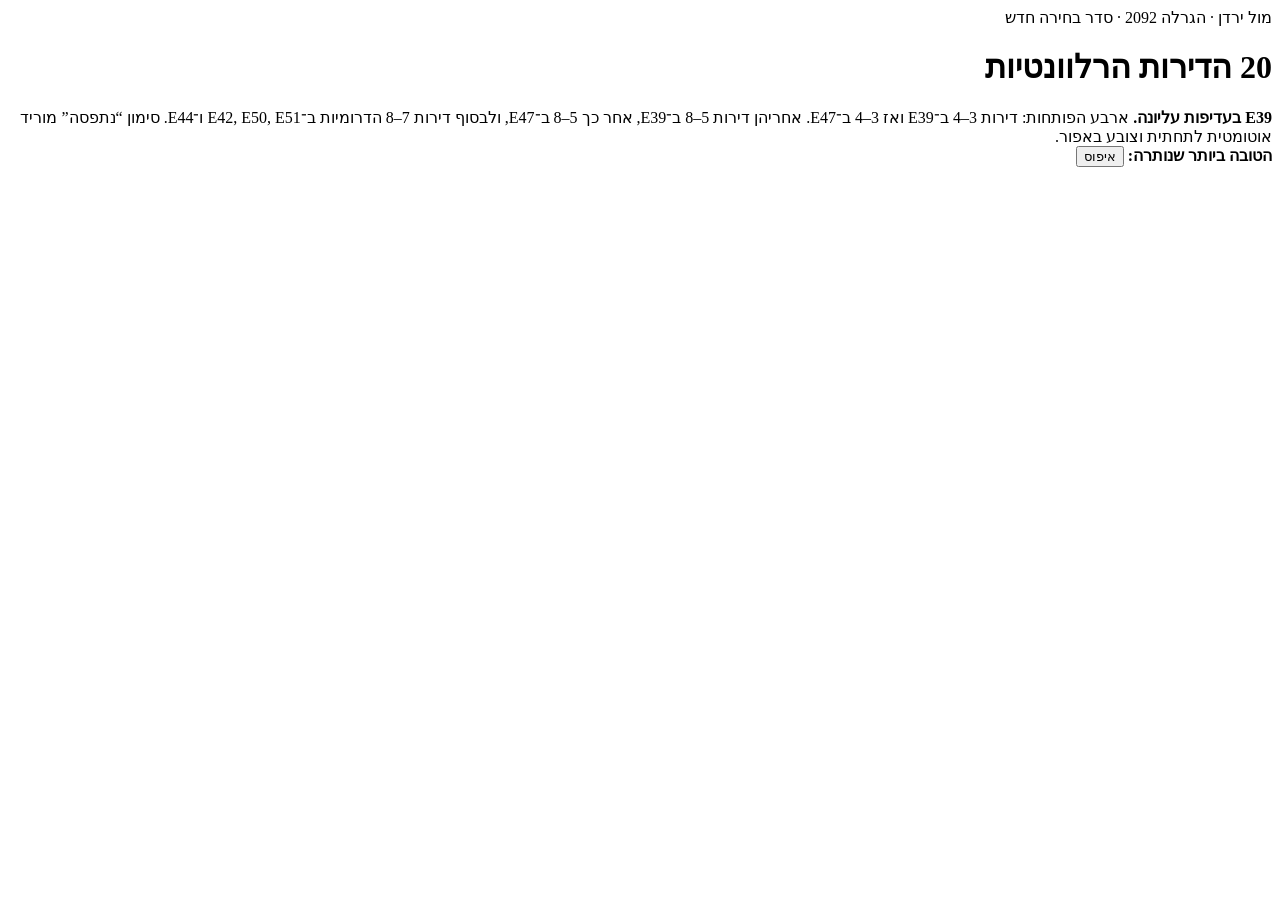
==== public/mol-hayarden/index.html @ 6cf4c8f4 "Publish permanent public Mol Hayarden site shell" ====
<!doctype html><html lang="he" dir="rtl"><head><meta charset="utf-8"><meta name="viewport" content="width=device-width,initial-scale=1,viewport-fit=cover"><title>מול ירדן · סדר בחירה</title><link rel="stylesheet" href="style.css"></head><body><header><div class="w"><div>מול ירדן · הגרלה 2092 · סדר בחירה חדש</div><h1>20 הדירות הרלוונטיות</h1><div class="lead"><b>E39 בעדיפות עליונה.</b> ארבע הפותחות: דירות 3–4 ב־E39 ואז 3–4 ב־E47. אחריהן דירות 5–8 ב־E39, אחר כך 5–8 ב־E47, ולבסוף דירות 7–8 הדרומיות ב־E42, E50, E51 ו־E44. סימון “נתפסה” מוריד אוטומטית לתחתית וצובע באפור.</div></div></header><div class="bar"><div class="barin"><b>הטובה ביותר שנותרה: <span id="best"></span></b><button class="reset" onclick="resetTaken()">איפוס</button></div></div><main class="grid" id="grid"></main><dialog id="dlg"><div class="mh"><div class="mt"><div><small id="mr"></small><h2 id="mtitle" style="margin:4px 0"></h2><div class="price" id="mp"></div></div><button class="close" onclick="dlg.close()">×</button></div></div><div class="mc" id="mc"></div></dialog><script src="data.js"></script><script src="app.js"></script></body></html>
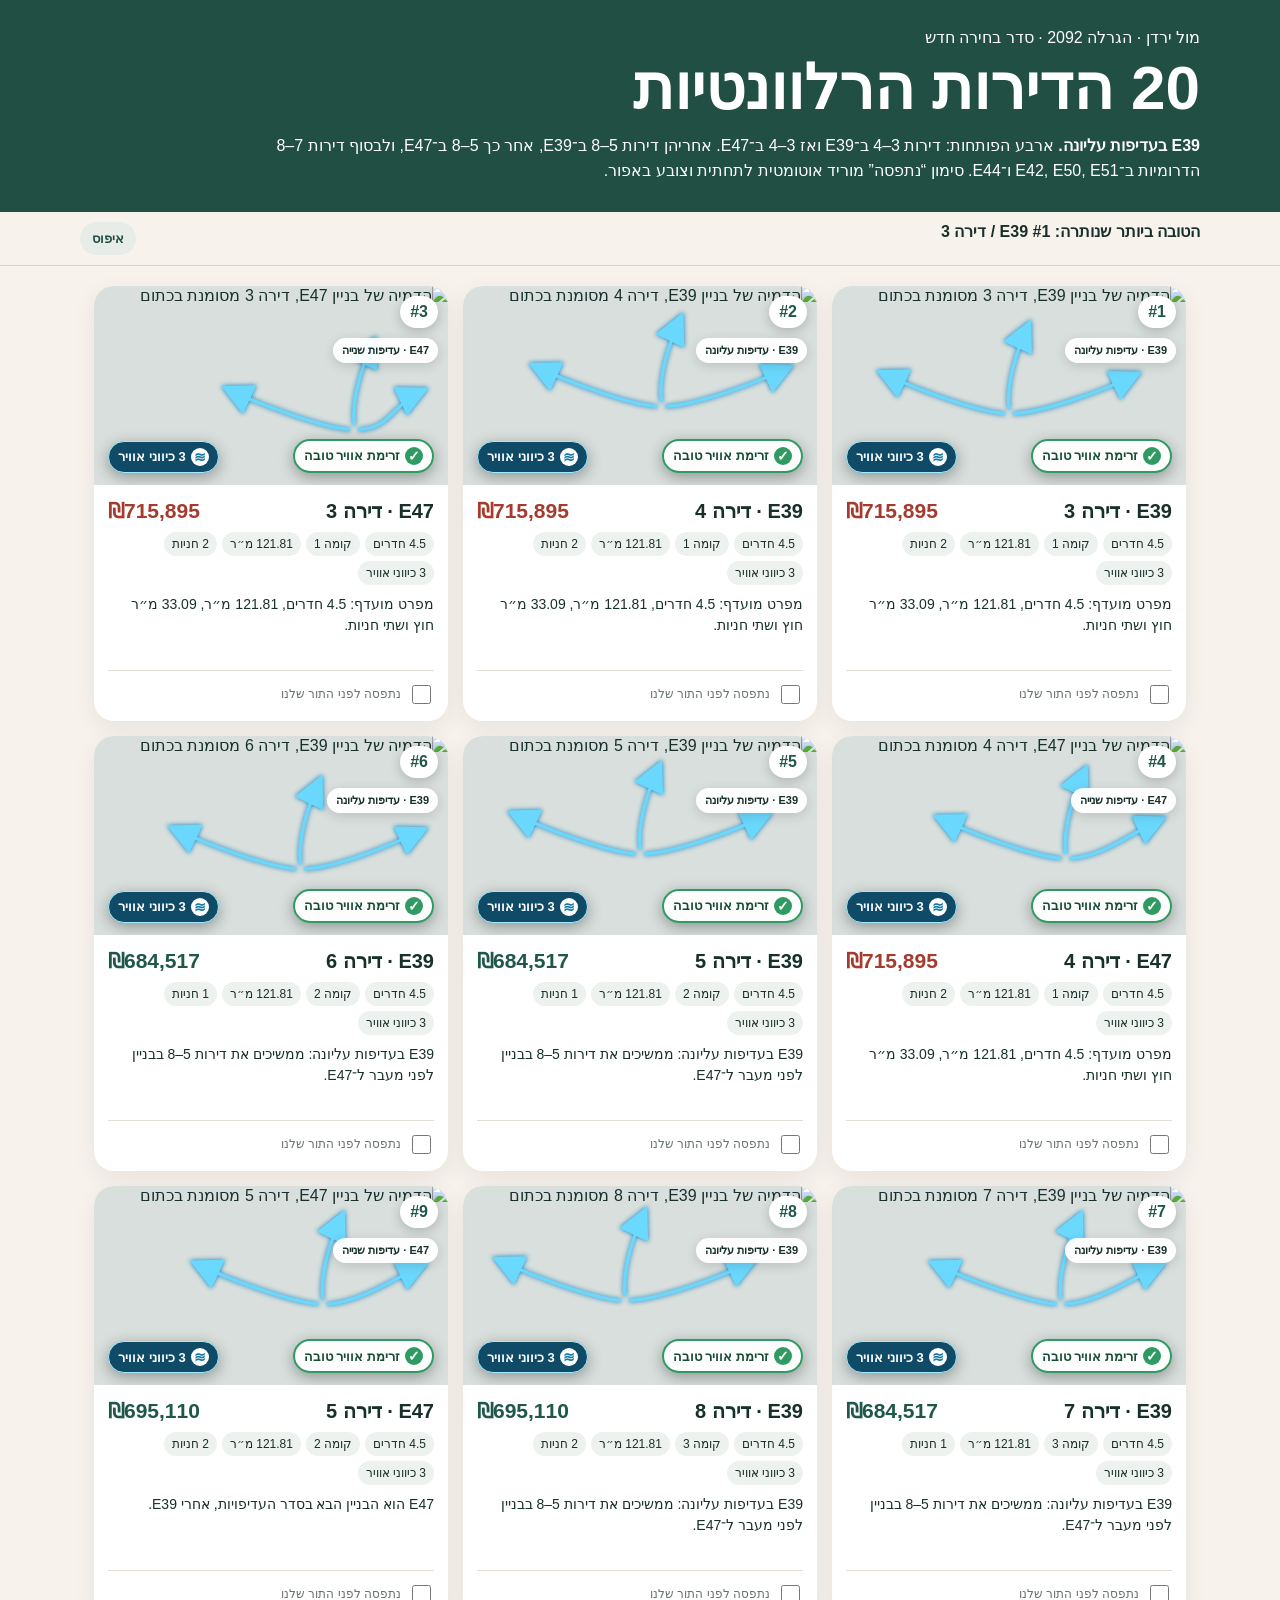
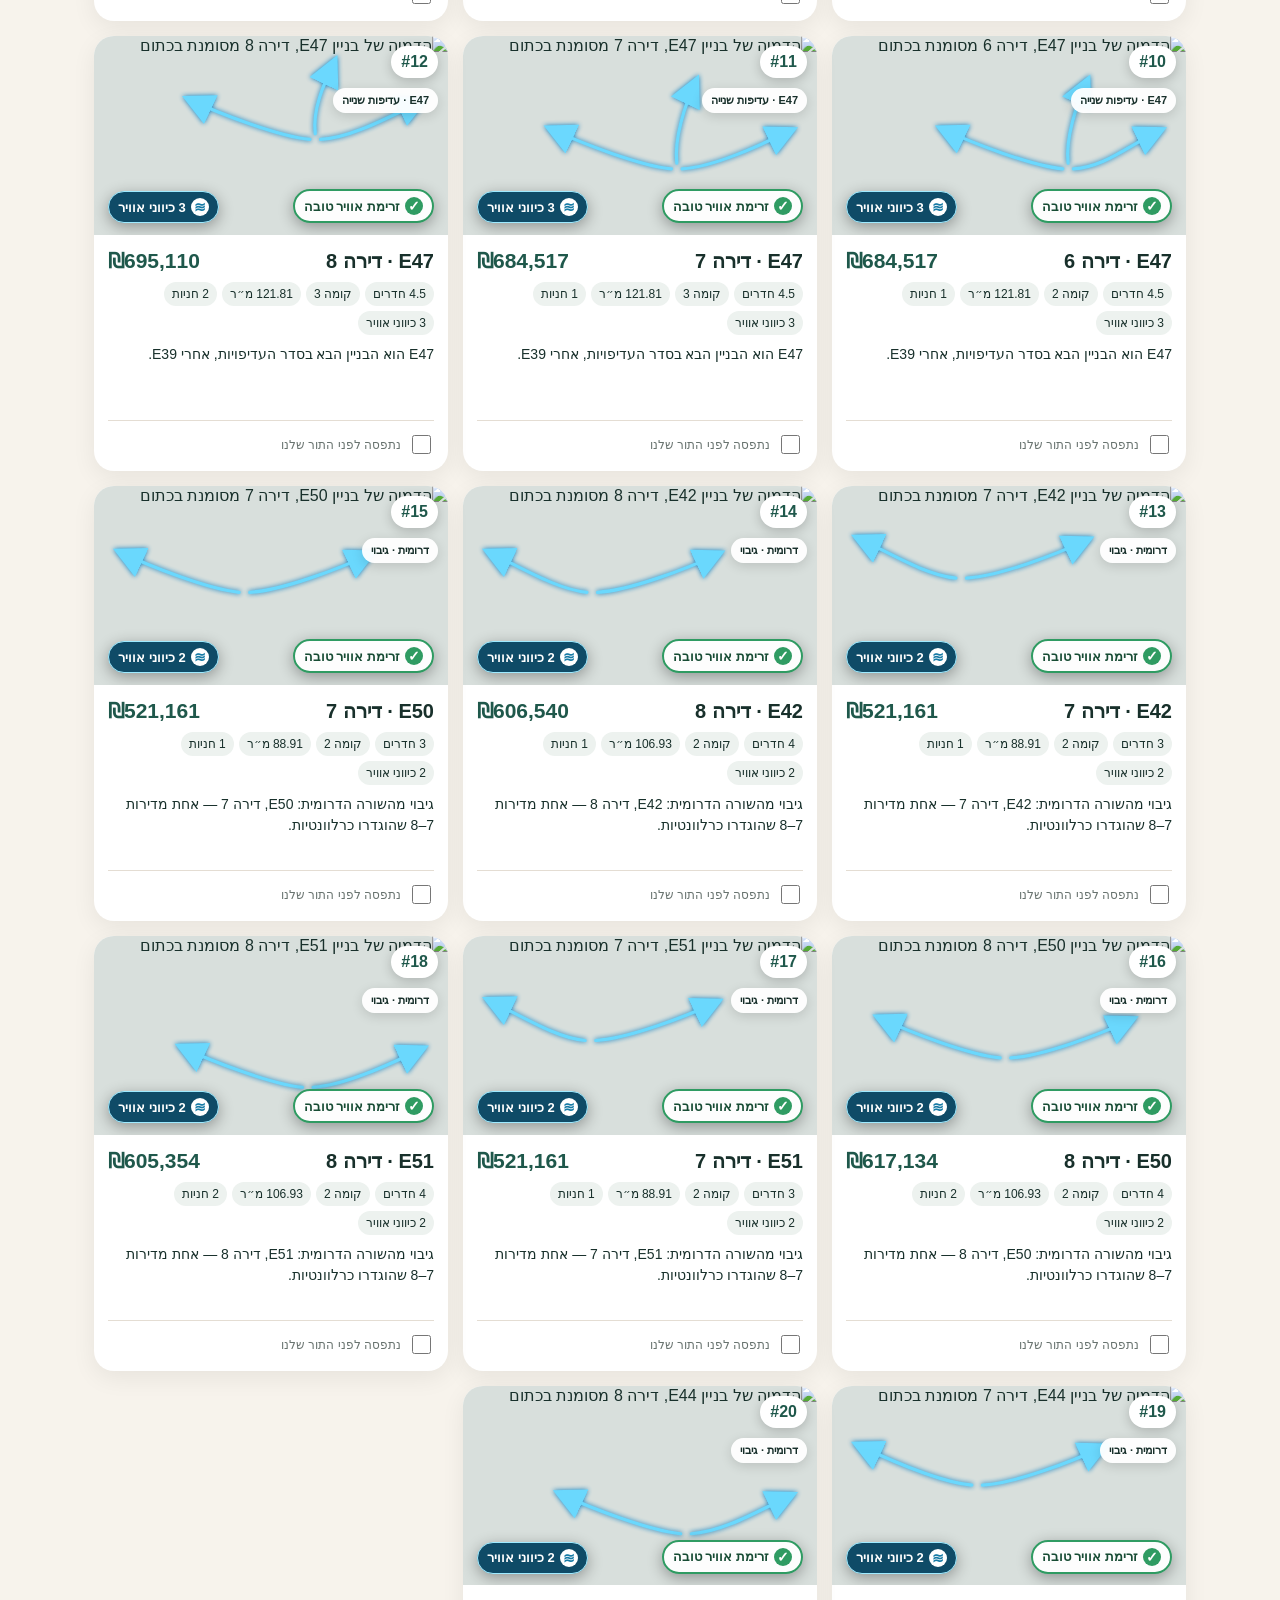
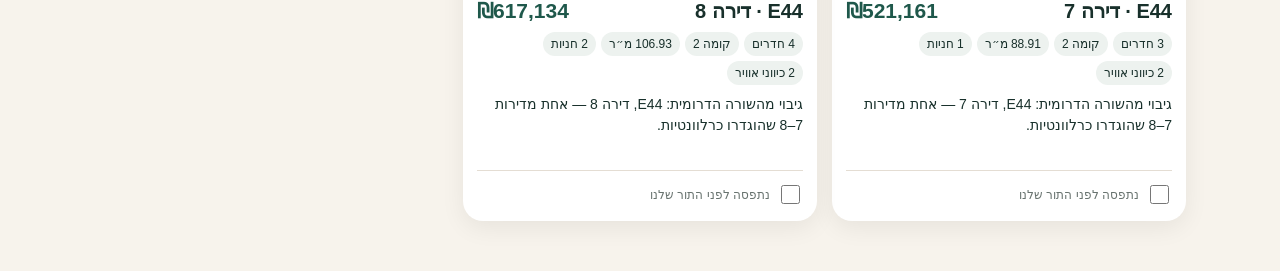
==== commit 614473c5: "Update apartment shortlist with sharp airflow overlays" ====
--- a/public/mol-hayarden/index.html
+++ b/public/mol-hayarden/index.html
@@ -1 +1,158 @@
-<!doctype html><html lang="he" dir="rtl"><head><meta charset="utf-8"><meta name="viewport" content="width=device-width,initial-scale=1,viewport-fit=cover"><title>מול ירדן · סדר בחירה</title><link rel="stylesheet" href="style.css"></head><body><header><div class="w"><div>מול ירדן · הגרלה 2092 · סדר בחירה חדש</div><h1>20 הדירות הרלוונטיות</h1><div class="lead"><b>E39 בעדיפות עליונה.</b> ארבע הפותחות: דירות 3–4 ב־E39 ואז 3–4 ב־E47. אחריהן דירות 5–8 ב־E39, אחר כך 5–8 ב־E47, ולבסוף דירות 7–8 הדרומיות ב־E42, E50, E51 ו־E44. סימון “נתפסה” מוריד אוטומטית לתחתית וצובע באפור.</div></div></header><div class="bar"><div class="barin"><b>הטובה ביותר שנותרה: <span id="best"></span></b><button class="reset" onclick="resetTaken()">איפוס</button></div></div><main class="grid" id="grid"></main><dialog id="dlg"><div class="mh"><div class="mt"><div><small id="mr"></small><h2 id="mtitle" style="margin:4px 0"></h2><div class="price" id="mp"></div></div><button class="close" onclick="dlg.close()">×</button></div></div><div class="mc" id="mc"></div></dialog><script src="data.js"></script><script src="app.js"></script></body></html>+<!doctype html>
+<html lang="he" dir="rtl">
+<head>
+  <meta charset="utf-8">
+  <meta name="viewport" content="width=device-width,initial-scale=1,viewport-fit=cover">
+  <meta name="description" content="סדר הבחירה המעודכן לדירות בפרויקט מול ירדן, עם הדמיות וכיווני אוויר">
+  <title>מול ירדן · סדר בחירה</title>
+  <style>
+    :root{--ink:#18302b;--green:#1f584b;--cream:#f7f3ec;--paper:#fff;--red:#a43b2e;--muted:#68736f;--line:#e4ddd3}
+    *{box-sizing:border-box}
+    body{margin:0;font-family:Arial,"Noto Sans Hebrew",sans-serif;background:var(--cream);color:var(--ink)}
+    header{background:#214f43;color:#fff;padding:28px 16px}
+    .w{max-width:1120px;margin:auto}
+    h1{margin:4px 0 10px;font-size:clamp(34px,7vw,62px)}
+    .lead{max-width:940px;line-height:1.55;font-size:16px}
+    .bar{position:sticky;top:0;z-index:20;background:#f7f3eced;border-bottom:1px solid #ddd4c8;padding:10px 16px;backdrop-filter:blur(10px)}
+    .barin{max-width:1120px;margin:auto;display:flex;justify-content:space-between;gap:10px}
+    .reset{border:0;background:#e7ece9;color:#214f43;border-radius:999px;padding:9px 12px;font-weight:700;cursor:pointer}
+    .grid{max-width:1120px;margin:auto;padding:20px 14px 50px;display:grid;grid-template-columns:repeat(auto-fit,minmax(280px,1fr));gap:15px}
+    .card{background:var(--paper);border-radius:20px;overflow:hidden;box-shadow:0 7px 24px #0001;text-align:right;color:inherit;position:relative;transition:transform .18s,box-shadow .18s}
+    .card:hover{transform:translateY(-2px);box-shadow:0 11px 30px #0002}
+    .cardMain{display:block;width:100%;border:0;padding:0;background:transparent;color:inherit;text-align:right;cursor:pointer;font:inherit}
+    .card.taken{background:#cfcfcf;filter:grayscale(1);opacity:.58}
+    .card.taken::after{content:"נתפסה";position:absolute;top:10px;left:10px;background:#666;color:#fff;padding:7px 10px;border-radius:999px;font-weight:800;z-index:9}
+    .sep{grid-column:1/-1;margin:18px 0 0;padding-top:18px;border-top:2px dashed #b8b1a7;font-weight:900;color:#666;font-size:20px}
+    .cover,.heroFrame{position:relative;overflow:hidden;background:#d8dfdc;aspect-ratio:16/9}
+    .cover img,.heroFrame img{position:absolute;inset:0;width:100%;height:100%;object-fit:cover;object-position:center top;image-rendering:auto}
+    .heroFrame{width:100%;border-radius:14px}
+    .rank{position:absolute;top:10px;right:10px;background:#fff;color:var(--green);padding:7px 10px;border-radius:999px;font-weight:900;z-index:7;box-shadow:0 3px 12px #0003}
+    .pri{position:absolute;right:10px;top:52px;background:#fffffff2;padding:6px 9px;border-radius:999px;font-size:11px;font-weight:800;max-width:52%;z-index:7;box-shadow:0 3px 12px #0002}
+    .airflow{position:absolute;inset:0;z-index:4;pointer-events:none}
+    .airflow svg{position:absolute;inset:0;width:100%;height:100%;overflow:visible}
+    .windline{fill:none;stroke:#66d8ff;stroke-width:9;stroke-linecap:round;filter:drop-shadow(0 0 7px #007abf);opacity:.96}
+    .airPill{position:absolute;bottom:6%;display:flex;align-items:center;gap:5px;border-radius:999px;padding:6px 9px;font-size:clamp(10px,2.6vw,13px);font-weight:900;line-height:1;box-shadow:0 4px 15px #0005;white-space:nowrap}
+    .airPill::before{display:grid;place-items:center;width:18px;height:18px;border-radius:50%;font-size:14px;font-weight:900}
+    .airCount{left:4%;background:#0f4b67;color:#fff;border:1px solid #9eeaff}
+    .airCount::before{content:"≋";background:#fff;color:#167aa5}
+    .airGood{right:4%;background:#fffffff2;color:#174c34;border:2px solid #2f9b62}
+    .airGood::before{content:"✓";background:#2f9b62;color:#fff}
+    .body{padding:14px}
+    .row{display:flex;justify-content:space-between;gap:8px;align-items:start}
+    .row h3{margin:0;font-size:20px}
+    .price{font-size:21px;font-weight:900;color:var(--green);white-space:nowrap}
+    .over{color:var(--red)}
+    .chips{display:flex;flex-wrap:wrap;gap:5px;margin:9px 0}
+    .chips span{font-size:12px;background:#edf2ef;padding:5px 8px;border-radius:999px}
+    .why{font-size:14px;min-height:62px;line-height:1.5}
+    .take{display:flex;align-items:center;gap:7px;font-size:12px;color:var(--muted);margin:0 14px 14px;border-top:1px solid var(--line);padding-top:11px}
+    .take input{width:19px;height:19px;accent-color:var(--red)}
+    dialog{border:0;border-radius:22px;padding:0;width:min(900px,calc(100% - 22px));height:min(92dvh,900px);max-height:92dvh;overflow:hidden;box-shadow:0 24px 80px #0007}
+    dialog[open]{display:flex;flex-direction:column}
+    html:has(dialog[open]),body:has(dialog[open]){overflow:hidden;overscroll-behavior:none}
+    dialog::backdrop{background:#10231dcc}
+    .mh{background:#fff;padding:16px 18px;border-bottom:1px solid #ddd;flex:0 0 auto}
+    .mt{display:flex;justify-content:space-between;align-items:start;gap:12px}
+    .close{border:0;border-radius:50%;width:40px;height:40px;font-size:24px;cursor:pointer}
+    .mc{padding:16px 18px 24px;overflow-y:auto;min-height:0;flex:1 1 auto;overscroll-behavior:contain;-webkit-overflow-scrolling:touch}
+    .facts{display:grid;grid-template-columns:repeat(4,1fr);gap:7px;margin:12px 0}
+    .facts div{background:#f2f5f3;border-radius:11px;padding:9px;text-align:center;font-size:12px}
+    .facts b{display:block;font-size:17px}
+    .call{padding:12px;border-radius:12px;margin:9px 0;font-size:14px;line-height:1.5}
+    .good{background:#e9f5ef}.warn{background:#fff0e6}.airbox{background:#eaf8fd}
+    .pdfbox{margin-top:10px;background:#fff;border:1px solid #e5ded3;border-radius:14px;padding:12px}
+    .pdfbox a{font-weight:800;color:var(--green);text-decoration:none}
+    @media(max-width:620px){.facts{grid-template-columns:repeat(2,1fr)}.barin{align-items:flex-start}.airPill{padding:5px 7px}.airPill::before{width:16px;height:16px;font-size:12px}.pri{top:auto;bottom:42px;right:7px;max-width:56%}}
+  </style>
+</head>
+<body>
+  <header><div class="w">
+    <div>מול ירדן · הגרלה 2092 · סדר בחירה חדש</div>
+    <h1>20 הדירות הרלוונטיות</h1>
+    <div class="lead"><b>E39 בעדיפות עליונה.</b> ארבע הפותחות: דירות 3–4 ב־E39 ואז 3–4 ב־E47. אחריהן דירות 5–8 ב־E39, אחר כך 5–8 ב־E47, ולבסוף דירות 7–8 הדרומיות ב־E42, E50, E51 ו־E44. סימון “נתפסה” מוריד אוטומטית לתחתית וצובע באפור.</div>
+  </div></header>
+  <div class="bar"><div class="barin"><b>הטובה ביותר שנותרה: <span id="best"></span></b><button class="reset" type="button" onclick="resetTaken()">איפוס</button></div></div>
+  <main class="grid" id="grid"></main>
+  <dialog id="dlg"><div class="mh"><div class="mt"><div><small id="mr"></small><h2 id="mtitle" style="margin:4px 0"></h2><div class="price" id="mp"></div></div><button class="close" type="button" aria-label="סגירה" onclick="dlg.close()">×</button></div></div><div class="mc" id="mc"></div></dialog>
+  <script>
+    const ASSET_BASE = "https://raw.githubusercontent.com/yehuditamos/mia/7449620c0be3436a06b6fb90956878aff757ddbf/public/mol-hayarden/highres";
+    const RAW = [
+      [1,"E39",3,1,4.5,121.81,33.09,null,2,715895,"E2/1","668bd797e7c042c29c7b34aede17cdac",true],
+      [2,"E39",4,1,4.5,121.81,33.09,null,2,715895,"E2/1","8af28839e23a4095a59f11f1c0c8e3f1",true],
+      [3,"E47",3,1,4.5,121.81,33.09,null,2,715895,"E2/1","460e955ee6554f5e912f84767a96242c",true],
+      [4,"E47",4,1,4.5,121.81,33.09,null,2,715895,"E2/1","24da480b802f4663bf64a09798c0268a",true],
+      [5,"E39",5,2,4.5,121.81,18.98,null,1,684517,"E2/2","06a8aa0c37bd498caf99ce6dcce13858",false],
+      [6,"E39",6,2,4.5,121.81,18.98,null,1,684517,"E2/2","078b352922594f6482d0ebdaabe13cf5",false],
+      [7,"E39",7,3,4.5,121.81,18.98,null,1,684517,"E2/2","81e1e51b5d4f48e6b72c4003838e5203",false],
+      [8,"E39",8,3,4.5,121.81,18.98,null,2,695110,"E2/2","bc34079a107448e0aa991681e007109a",false],
+      [9,"E47",5,2,4.5,121.81,18.98,null,2,695110,"E2/2","fadce0d1454b4da09f930089361cd0a1",false],
+      [10,"E47",6,2,4.5,121.81,18.98,null,1,684517,"E2/2","778d846bbd764d6e93894df7d317aeac",false],
+      [11,"E47",7,3,4.5,121.81,18.98,null,1,684517,"E2/2","3638c0b6f7c141aa85187462dad313b3",false],
+      [12,"E47",8,3,4.5,121.81,18.98,null,2,695110,"E2/2","403b3f759a6e42819b26281abd238c7f",false],
+      [13,"E42",7,2,3,88.91,24.94,null,1,521161,"E19/1","13fe2dfed24f4605830fb9c37aa76b4c",false],
+      [14,"E42",8,2,4,106.93,11.19,5.56,1,606540,"E21/1","a9b703d4e09c45fb85f821809ca36a29",false],
+      [15,"E50",7,2,3,88.91,24.94,null,1,521161,"E19/1","b36774574af347bfa73eede7496d24ec",false],
+      [16,"E50",8,2,4,106.93,11.19,5.56,2,617134,"E21/1","a0ad4821f8174b7cb55e6603527862cb",false],
+      [17,"E51",7,2,3,88.91,24.94,null,1,521161,"E19/1","f00f3199443c48f8a63bd8b50b1d7cde",false],
+      [18,"E51",8,2,4,106.93,11.19,null,2,605354,"E21/1","481b4c2e3c514854bbce4ed1adf4cd2a",false],
+      [19,"E44",7,2,3,88.91,24.94,null,1,521161,"E19/1","c5f33aa5e3ba4fc9af391eb212b874b2",false],
+      [20,"E44",8,2,4,106.93,11.19,5.56,2,617134,"E21/1","c7117e9e4deb49c690e5d5c692903190",false]
+    ];
+    const AIR_ORIGIN = {
+      "E39-3":[500,360],"E39-4":[560,340],"E39-5":[500,333],"E39-6":[583,375],"E39-7":[646,333],"E39-8":[458,323],
+      "E42-7":[365,260],"E42-8":[365,300],"E44-7":[410,280],"E44-8":[630,417],
+      "E47-3":[735,405],"E47-4":[660,345],"E47-5":[646,333],"E47-6":[667,375],"E47-7":[604,375],"E47-8":[625,292],
+      "E50-7":[425,300],"E50-8":[490,344],"E51-7":[360,295],"E51-8":[604,427]
+    };
+    const DATA = RAW.map(([rank,b,apt,floor,rooms,area,outdoor,storage,parking,price,type,pdfId,over]) => {
+      const airCount = (b === "E39" || b === "E47") ? 3 : 2;
+      const preferred = rank <= 4;
+      const southern = !["E39","E47"].includes(b);
+      const key = `${b}-${apt}`;
+      const [airX,airY] = AIR_ORIGIN[key] || [540,350];
+      return {rank,b,apt,floor,rooms,area,outdoor,storage,parking,price,type,over,airCount,airX,airY,key,hero:`${ASSET_BASE}/${b}-apt${apt}-airflow.png`,pdf:`https://www.yigal-group.com/_files/ugd/d42bfc_${pdfId}.pdf`,airDirections:`${airCount} כיווני אוויר`,airExplain:airCount === 3 ? "פתחים בשלוש חזיתות תומכים באוורור צולב ובזרימה יעילה דרך חללי הבית." : "פתחים בשתי חזיתות שונות תומכים בזרימת אוויר בין אזור המגורים לחדרים.",why:preferred ? "מפרט מועדף: 4.5 חדרים, 121.81 מ״ר, 33.09 מ״ר חוץ ושתי חניות." : b === "E39" ? "E39 בעדיפות עליונה: ממשיכים את דירות 5–8 בבניין לפני מעבר ל־E47." : b === "E47" ? "E47 הוא הבניין הבא בסדר העדיפויות, אחרי E39." : `גיבוי מהשורה הדרומית: ${b}, דירה ${apt} — אחת מדירות 7–8 שהוגדרו כרלוונטיות.`,risk:over ? "מחיר ₪715,895 — ₪15,895 מעל תקרת 700K שהוגדרה קודם." : southern ? "לבדוק פיתוח עתידי מדרום ומיקום חניה/מחסן." : "לאמת חזית מדויקת ומה נשאר פנוי ביום הבחירה."};
+    });
+    let taken = new Set(JSON.parse(localStorage.getItem("mh-taken-v3") || "[]"));
+    const money = n => new Intl.NumberFormat("he-IL").format(n);
+    const grid = document.getElementById("grid");
+    const best = document.getElementById("best");
+    const dlg = document.getElementById("dlg");
+
+    function airflowOverlay(x,context="card") {
+      const arrowId = `air-${context}-${x.key}`;
+      const leftX = Math.max(70,x.airX-360), rightX = Math.min(930,x.airX+360), upY = Math.max(70,x.airY-250);
+      const third = x.airCount === 3 ? `<path class="windline" d="M${x.airX} ${x.airY-16} C${x.airX-8} ${x.airY-85} ${x.airX+22} ${upY+70} ${x.airX+55} ${upY}" marker-end="url(#${arrowId})"/>` : "";
+      return `<div class="airflow" aria-hidden="true"><svg viewBox="0 0 1000 562" preserveAspectRatio="none"><defs><marker id="${arrowId}" markerWidth="12" markerHeight="12" refX="8" refY="5" orient="auto"><path d="M0,0 L10,5 L0,10 Z" fill="#66d8ff"/></marker></defs><path class="windline" d="M${x.airX-15} ${x.airY} C${x.airX-100} ${x.airY-8} ${leftX+95} ${x.airY-70} ${leftX} ${x.airY-115}" marker-end="url(#${arrowId})"/><path class="windline" d="M${x.airX+15} ${x.airY} C${x.airX+105} ${x.airY-5} ${rightX-95} ${x.airY-65} ${rightX} ${x.airY-110}" marker-end="url(#${arrowId})"/>${third}</svg><div class="airPill airCount">${x.airDirections}</div><div class="airPill airGood">זרימת אוויר טובה</div></div>`;
+    }
+    function priorityText(x){return x.b === "E39" ? "E39 · עדיפות עליונה" : x.b === "E47" ? "E47 · עדיפות שנייה" : "דרומית · גיבוי"}
+    function render(){
+      grid.innerHTML="";
+      const available=DATA.filter(x=>!taken.has(x.key));
+      const unavailable=DATA.filter(x=>taken.has(x.key));
+      [...available,...unavailable].forEach((x,i)=>{
+        if(i===available.length&&unavailable.length){const sep=document.createElement("div");sep.className="sep";sep.textContent="נתפסו — הועברו לתחתית";grid.appendChild(sep)}
+        const card=document.createElement("article");
+        card.className=`card ${taken.has(x.key)?"taken":""}`;
+        const eager=x.rank<=4?"eager":"lazy";
+        const fetchPriority=x.rank<=2?"high":"auto";
+        card.innerHTML=`<button class="cardMain" type="button" aria-label="פתיחת פרטי בניין ${x.b}, דירה ${x.apt}"><div class="cover"><img src="${x.hero}" alt="הדמיה של בניין ${x.b}, דירה ${x.apt} מסומנת בכתום" width="1672" height="941" loading="${eager}" fetchpriority="${fetchPriority}" decoding="async">${airflowOverlay(x)}<div class="rank">#${x.rank}</div><div class="pri">${priorityText(x)}</div></div><div class="body"><div class="row"><h3>${x.b} · דירה ${x.apt}</h3><div class="price ${x.over?"over":""}">₪${money(x.price)}</div></div><div class="chips"><span>${x.rooms} חדרים</span><span>קומה ${x.floor}</span><span>${x.area} מ״ר</span><span>${x.parking} חניות</span><span>${x.airDirections}</span></div><div class="why">${x.why}</div></div></button><label class="take"><input type="checkbox" ${taken.has(x.key)?"checked":""}> נתפסה לפני התור שלנו</label>`;
+        card.querySelector(".cardMain").addEventListener("click",()=>openCard(x));
+        card.querySelector("input").addEventListener("change",event=>toggleTaken(x.key,event.target.checked));
+        grid.appendChild(card);
+      });
+      best.textContent=available.length?`#${available[0].rank} ${available[0].b} / דירה ${available[0].apt}`:"כולן סומנו";
+    }
+    function toggleTaken(key,on){on?taken.add(key):taken.delete(key);localStorage.setItem("mh-taken-v3",JSON.stringify([...taken]));render()}
+    function resetTaken(){taken.clear();localStorage.removeItem("mh-taken-v3");render()}
+    function openCard(x){
+      document.getElementById("mr").textContent=`עדיפות #${x.rank}`;
+      document.getElementById("mtitle").textContent=`בניין ${x.b} · דירה ${x.apt}`;
+      document.getElementById("mp").textContent=`₪${money(x.price)}`;
+      document.getElementById("mc").innerHTML=`<div class="heroFrame"><img src="${x.hero}" alt="הדמיה של בניין ${x.b}, דירה ${x.apt} מסומנת בכתום" width="1672" height="941" decoding="async">${airflowOverlay(x,"modal")}</div><div class="facts"><div><b>${x.rooms}</b>חדרים</div><div><b>${x.floor}</b>קומה</div><div><b>${x.area}</b>מ״ר</div><div><b>${x.outdoor}</b>מ״ר חוץ</div><div><b>${x.parking}</b>חניות</div><div><b>${x.storage||"—"}</b>מחסן</div><div><b>${x.type}</b>טיפוס</div><div><b>${x.airDirections}</b>אוורור</div></div><div class="call airbox"><b>זרימת אוויר טובה · ${x.airDirections}</b><br>${x.airExplain}</div><div class="call good"><b>למה היא כאן:</b> ${x.why}</div><div class="call warn"><b>לבדוק:</b> ${x.risk}</div><div class="pdfbox"><a href="${x.pdf}" target="_blank" rel="noopener">פתחי את התשריט הרשמי של הדירה ↗</a></div>`;
+      dlg.showModal();
+    }
+    dlg.addEventListener("click",event=>{if(event.target===dlg)dlg.close()});
+    render();
+  </script>
+</body>
+</html>
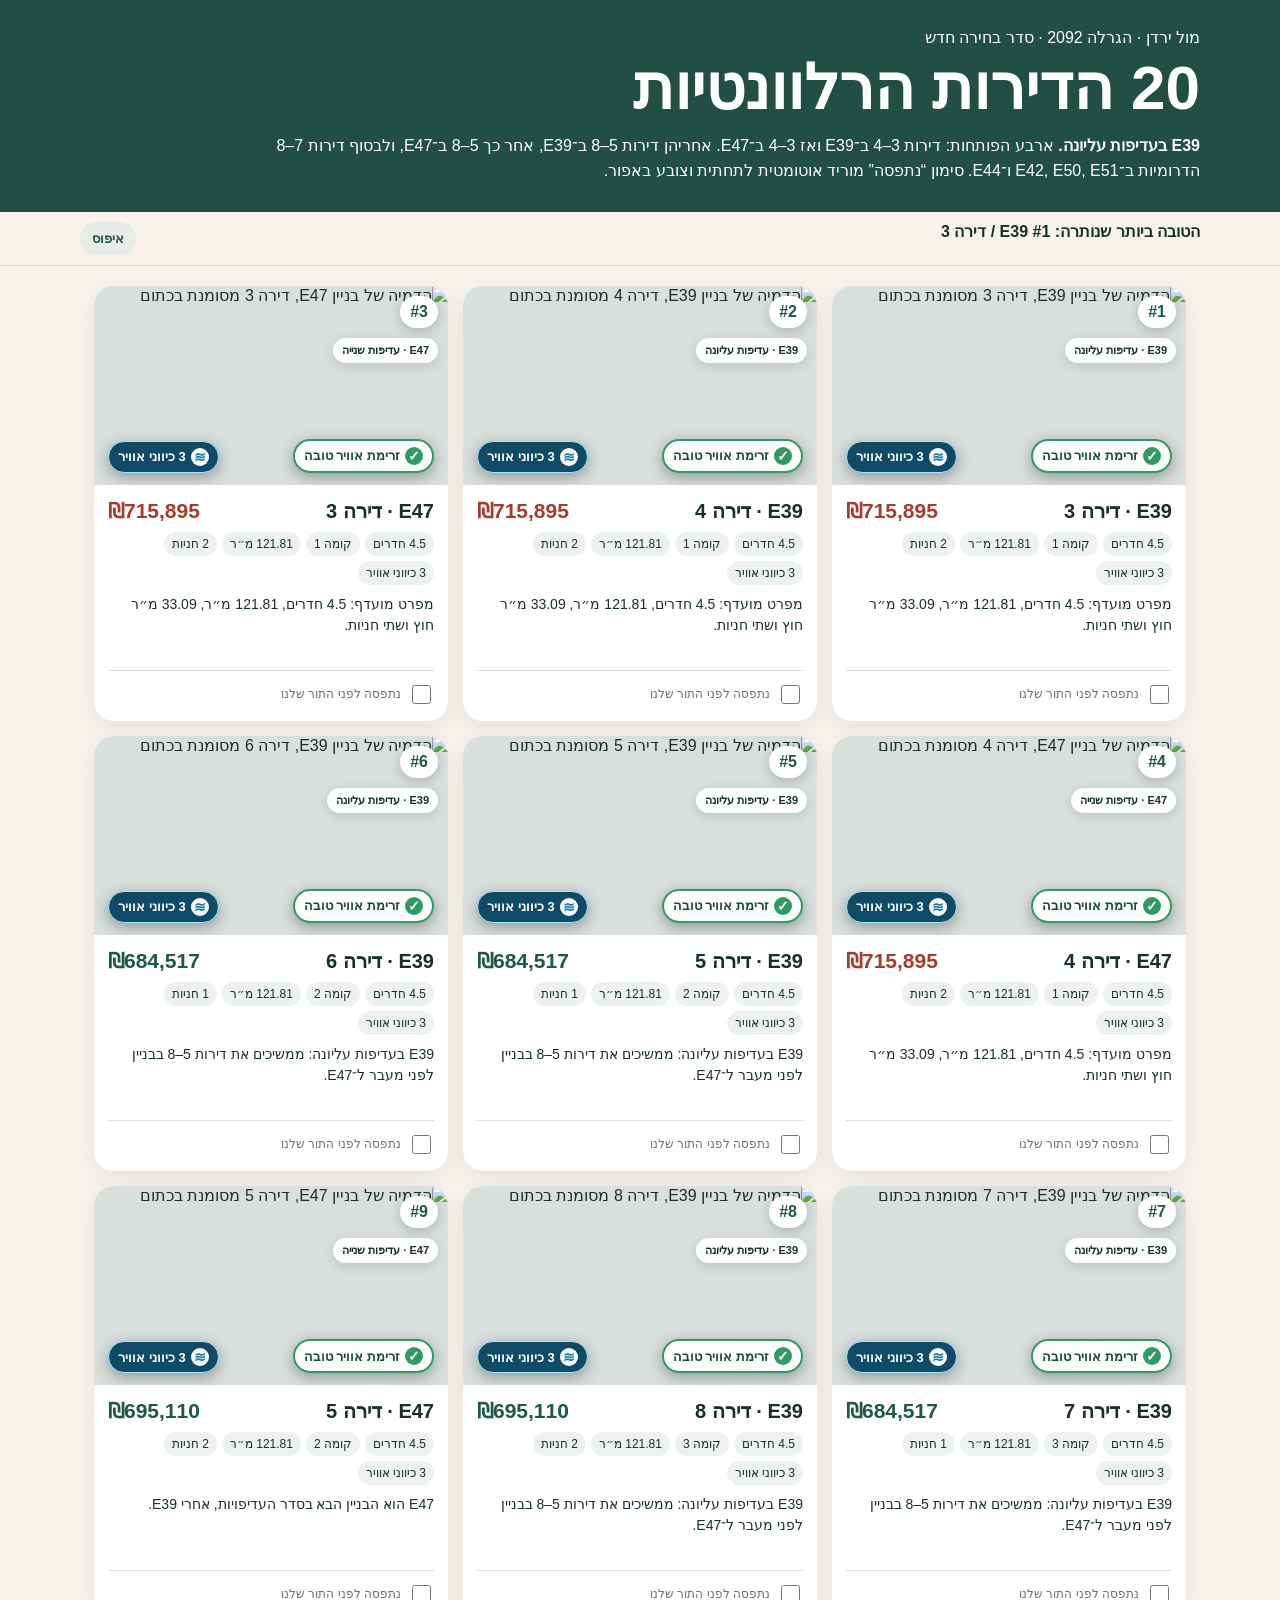
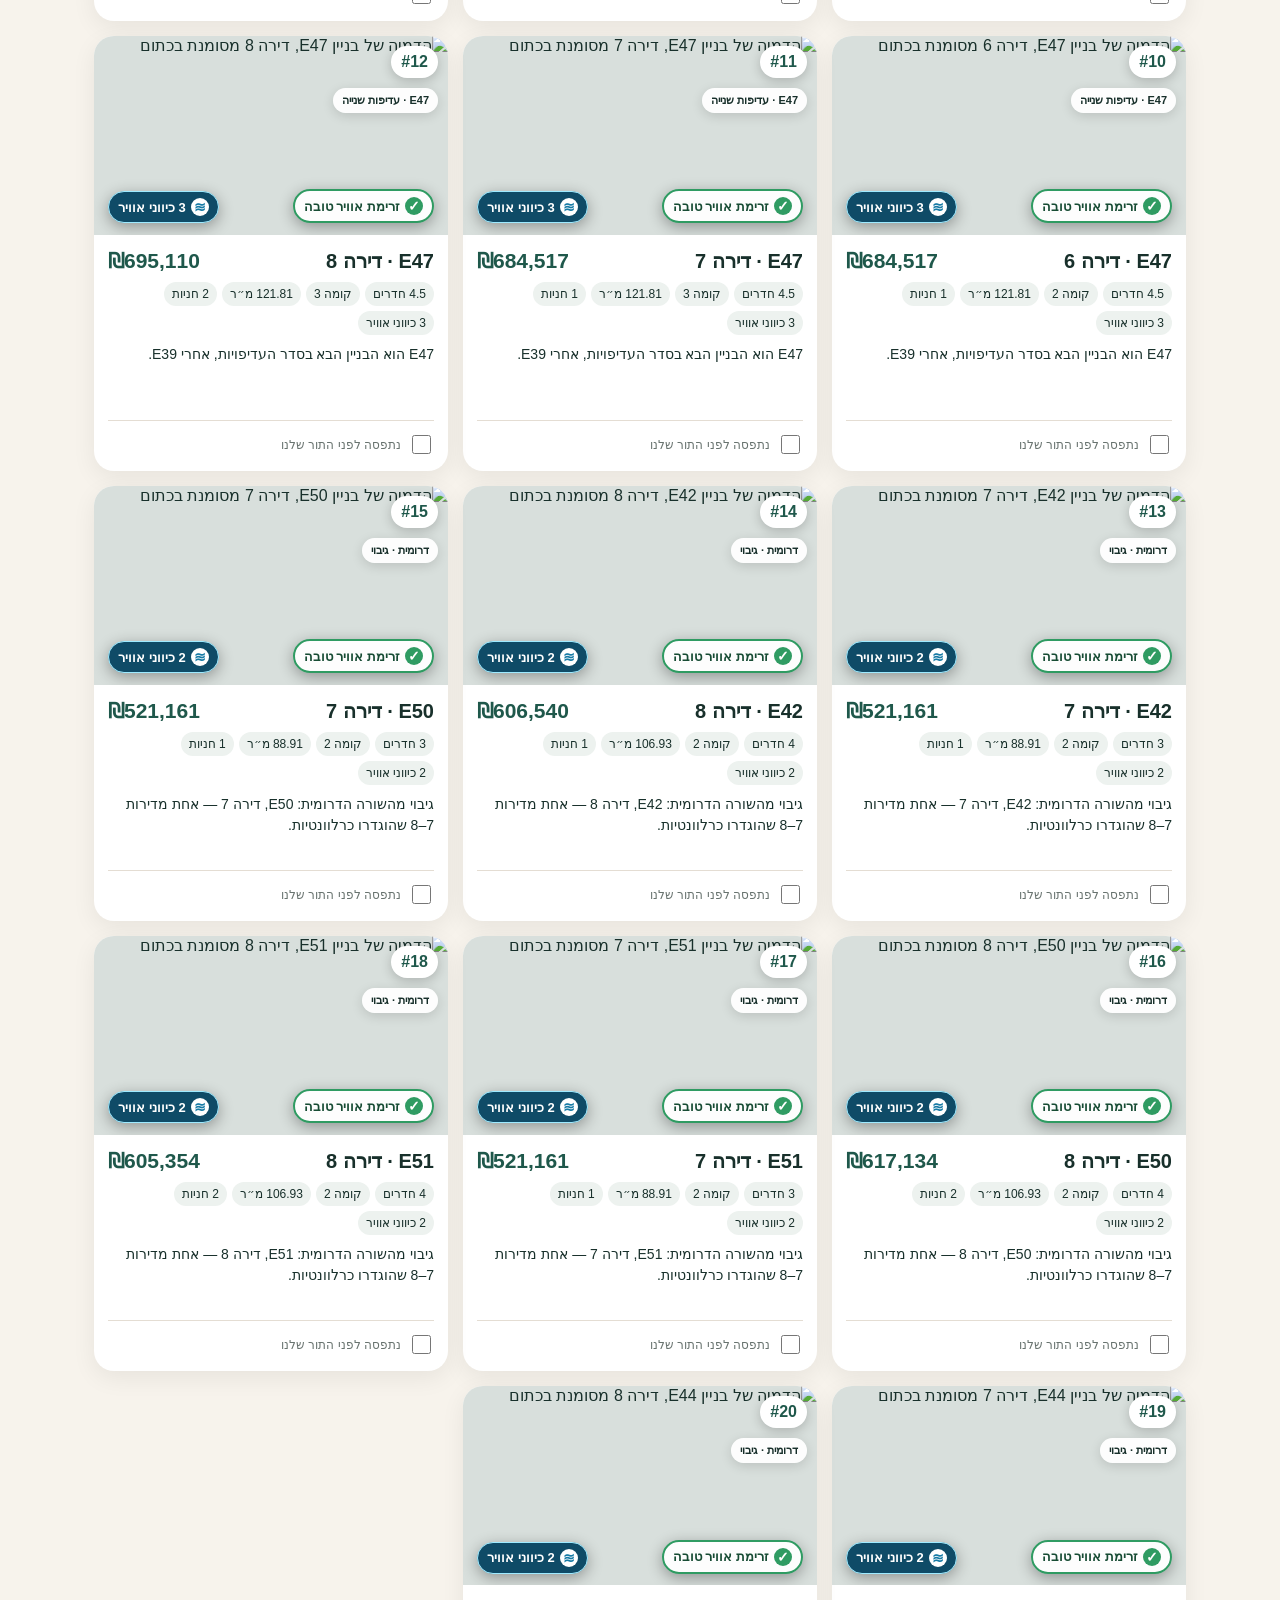
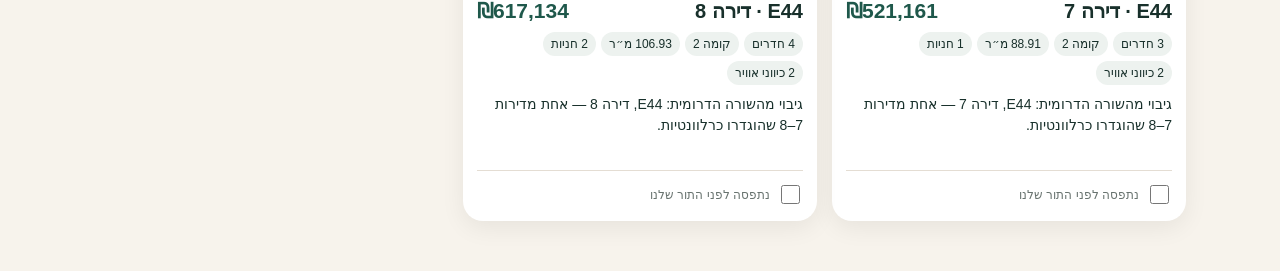
==== commit ef6fd848: "Remove airflow arrows from apartment visuals" ====
--- a/public/mol-hayarden/index.html
+++ b/public/mol-hayarden/index.html
@@ -29,8 +29,6 @@
     .rank{position:absolute;top:10px;right:10px;background:#fff;color:var(--green);padding:7px 10px;border-radius:999px;font-weight:900;z-index:7;box-shadow:0 3px 12px #0003}
     .pri{position:absolute;right:10px;top:52px;background:#fffffff2;padding:6px 9px;border-radius:999px;font-size:11px;font-weight:800;max-width:52%;z-index:7;box-shadow:0 3px 12px #0002}
     .airflow{position:absolute;inset:0;z-index:4;pointer-events:none}
-    .airflow svg{position:absolute;inset:0;width:100%;height:100%;overflow:visible}
-    .windline{fill:none;stroke:#66d8ff;stroke-width:9;stroke-linecap:round;filter:drop-shadow(0 0 7px #007abf);opacity:.96}
     .airPill{position:absolute;bottom:6%;display:flex;align-items:center;gap:5px;border-radius:999px;padding:6px 9px;font-size:clamp(10px,2.6vw,13px);font-weight:900;line-height:1;box-shadow:0 4px 15px #0005;white-space:nowrap}
     .airPill::before{display:grid;place-items:center;width:18px;height:18px;border-radius:50%;font-size:14px;font-weight:900}
     .airCount{left:4%;background:#0f4b67;color:#fff;border:1px solid #9eeaff}
@@ -118,11 +116,8 @@
     const best = document.getElementById("best");
     const dlg = document.getElementById("dlg");
 
-    function airflowOverlay(x,context="card") {
-      const arrowId = `air-${context}-${x.key}`;
-      const leftX = Math.max(70,x.airX-360), rightX = Math.min(930,x.airX+360), upY = Math.max(70,x.airY-250);
-      const third = x.airCount === 3 ? `<path class="windline" d="M${x.airX} ${x.airY-16} C${x.airX-8} ${x.airY-85} ${x.airX+22} ${upY+70} ${x.airX+55} ${upY}" marker-end="url(#${arrowId})"/>` : "";
-      return `<div class="airflow" aria-hidden="true"><svg viewBox="0 0 1000 562" preserveAspectRatio="none"><defs><marker id="${arrowId}" markerWidth="12" markerHeight="12" refX="8" refY="5" orient="auto"><path d="M0,0 L10,5 L0,10 Z" fill="#66d8ff"/></marker></defs><path class="windline" d="M${x.airX-15} ${x.airY} C${x.airX-100} ${x.airY-8} ${leftX+95} ${x.airY-70} ${leftX} ${x.airY-115}" marker-end="url(#${arrowId})"/><path class="windline" d="M${x.airX+15} ${x.airY} C${x.airX+105} ${x.airY-5} ${rightX-95} ${x.airY-65} ${rightX} ${x.airY-110}" marker-end="url(#${arrowId})"/>${third}</svg><div class="airPill airCount">${x.airDirections}</div><div class="airPill airGood">זרימת אוויר טובה</div></div>`;
+    function airflowOverlay(x) {
+      return `<div class="airflow" aria-hidden="true"><div class="airPill airCount">${x.airDirections}</div><div class="airPill airGood">זרימת אוויר טובה</div></div>`;
     }
     function priorityText(x){return x.b === "E39" ? "E39 · עדיפות עליונה" : x.b === "E47" ? "E47 · עדיפות שנייה" : "דרומית · גיבוי"}
     function render(){
